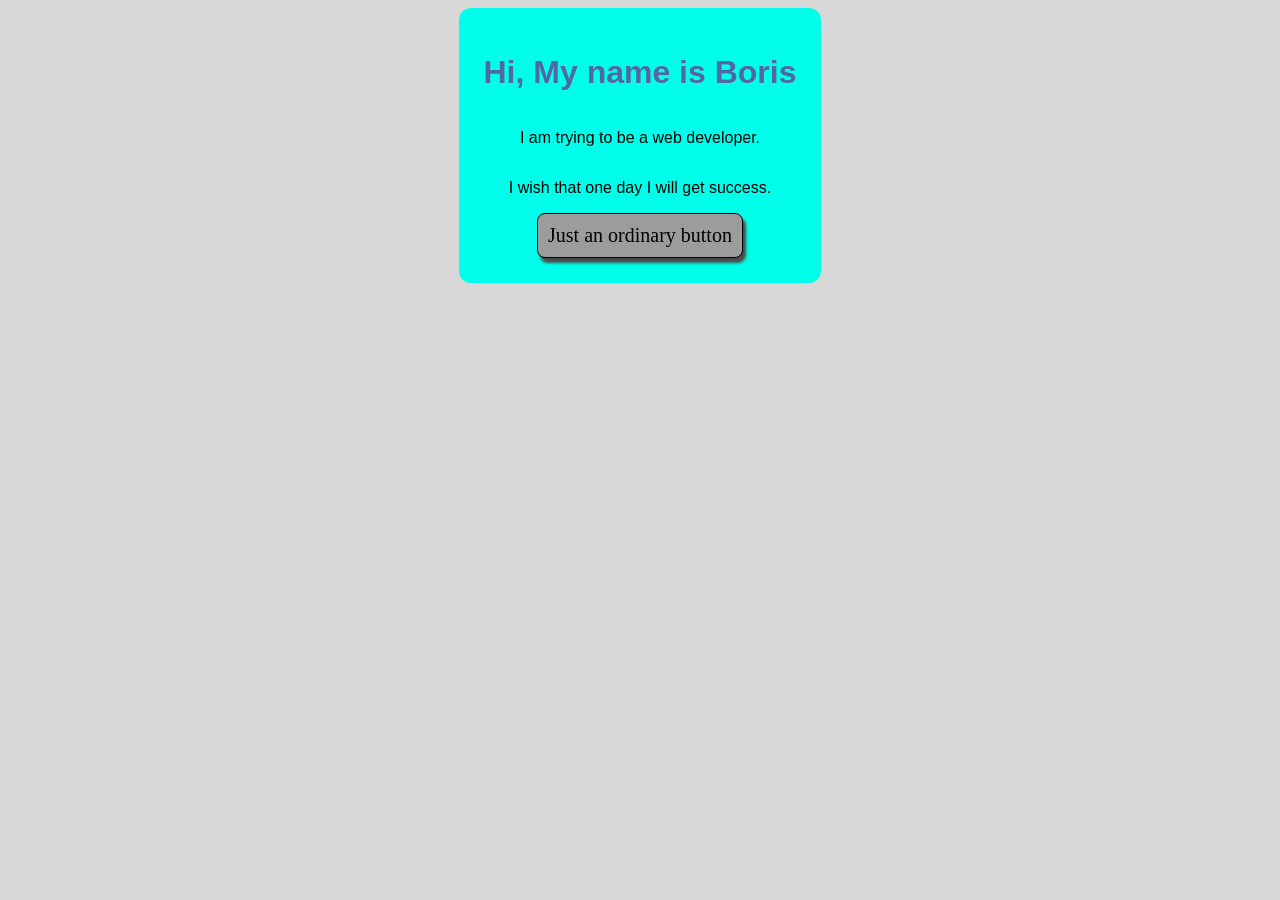
==== index.html @ 145cd1b0 "First personal webpage" ====
<!DOCTYPE html>
<html lang="en">
<head>
    <meta charset="UTF-8">
    <meta name="viewport" content="width=device-width, initial-scale=1.0">
    <link rel="stylesheet" href="style.css">
    <title>Trying to remember</title>
</head>
<body>
    <div class="card">
        <h1>Hi, My name is Boris</h1>
        <p>I am trying to be a web developer.</p>
        <p>I wish that one day I will get success.</p>
        <button class="ordinary"> Just an ordinary button</button>
    </div>
</body>
</html>
---- style.css ----
body {
    font-family: Arial, sans-serif;
    background-color: rgb(216, 216, 216);
}
h1 {
    color: rgba(139, 0, 116, 0.596);
}
.ordinary {
    background-color: rgb(156, 156, 156);
    color: rgb(0, 0, 0);
    border: 1px solid black;
    text-align: center;
    cursor: pointer;
    font-size: 20px;
    font-family: "Georgia";
    border-radius: 8px;
    padding: 10px 10px;
    box-shadow: 3px 5px 3px rgb(75, 74, 74);
    }   
.ordinary:hover {
    transform: scale(1.2);
    transition: 0.5s;
    box-shadow: 3px 7px 2px rgb(75, 74, 74);
}
.card {
    display: flex;
    justify-content: center;
    align-items: center;
    flex-direction: column;
    background-color: #00ffea;
    background-size: cover;
    width: fit-content;
    margin: auto;
    border-radius: 12px;
    padding: 25px;
}
.card:hover {
    background-color: #7e7e7e; 
    background-size: cover;
}
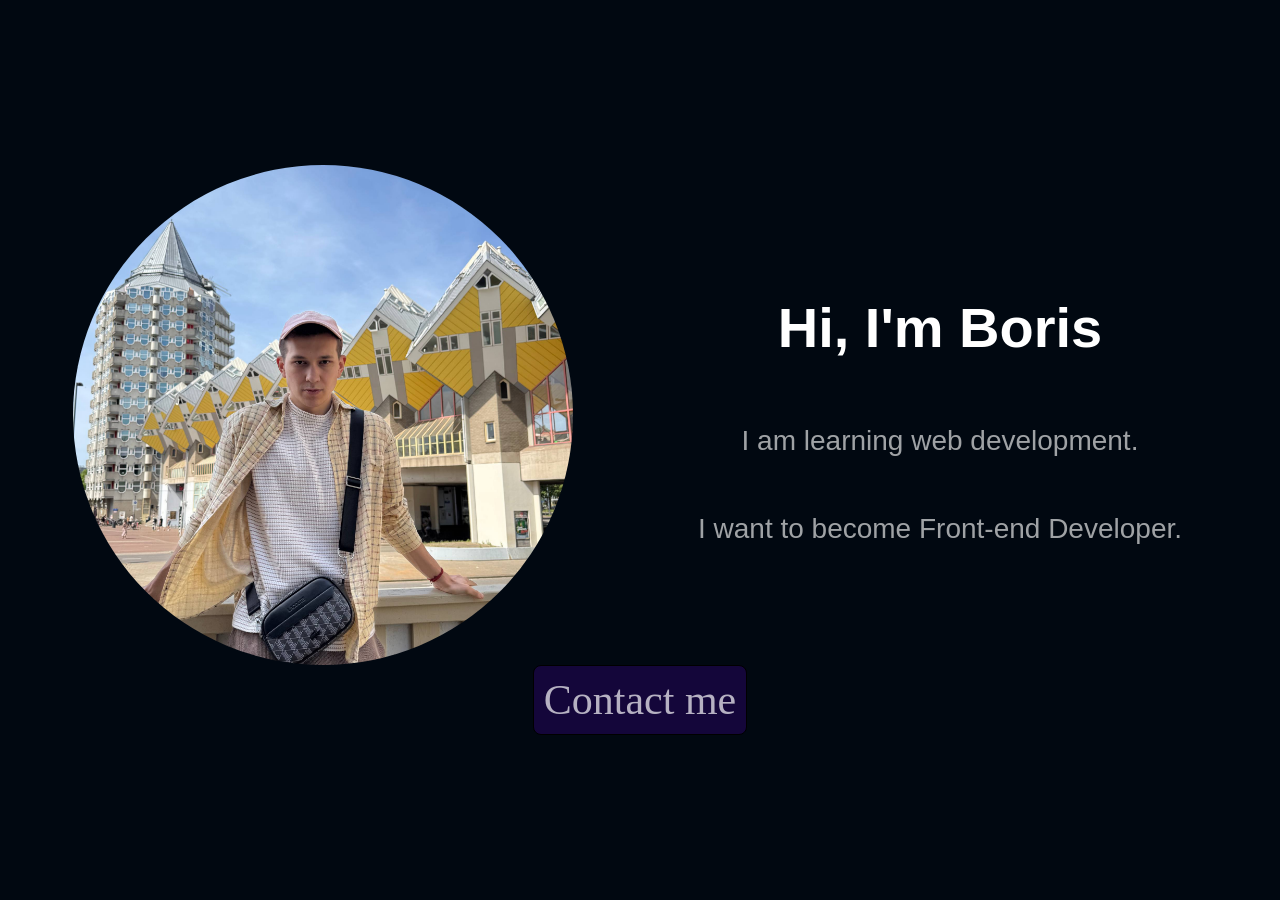
==== commit 2b62178f: "Improve personal page layout" ====
--- a/index.html
+++ b/index.html
@@ -7,11 +7,16 @@
     <title>Trying to remember</title>
 </head>
 <body>
-    <div class="card">
-        <h1>Hi, My name is Boris</h1>
-        <p>I am trying to be a web developer.</p>
-        <p>I wish that one day I will get success.</p>
-        <button class="ordinary"> Just an ordinary button</button>
+    <div class="full-box">
+        <div class="profile">
+            <img src="images/111.jpg" alt="Я" width="200" id="profile-image">
+            <div class="card">
+                <h1>Hi, I'm Boris</h1>
+                <p>I am learning web development.</p>
+                <p>I want to become Front-end Developer.</p>
+            </div>
+        </div>
+        <button class="ordinary">Contact me</button>
     </div>
 </body>
 </html>
--- a/style.css
+++ b/style.css
@@ -1,42 +1,57 @@
 body {
     font-family: Arial, sans-serif;
-    background-color: rgb(216, 216, 216);
+    background-color: rgb(1, 8, 17);
+    margin: 0;
 }
 h1 {
-    color: rgba(139, 0, 116, 0.596);
+    color: rgb(255, 255, 255);
+}
+p {
+    color : rgba(255, 255, 255, 0.623)
 }
 .ordinary {
-    background-color: rgb(156, 156, 156);
-    color: rgb(0, 0, 0);
+    background-color: rgb(20, 6, 58);
+    color: rgba(255, 255, 255, 0.692);
     border: 1px solid black;
     text-align: center;
     cursor: pointer;
-    font-size: 20px;
+    font-size: 42px;
     font-family: "Georgia";
     border-radius: 8px;
     padding: 10px 10px;
-    box-shadow: 3px 5px 3px rgb(75, 74, 74);
+    transition: 0.5s;
     }   
 .ordinary:hover {
     transform: scale(1.2);
-    transition: 0.5s;
-    box-shadow: 3px 7px 2px rgb(75, 74, 74);
 }
 .card {
     display: flex;
     justify-content: center;
     align-items: center;
     flex-direction: column;
-    background-color: #00ffea;
-    background-size: cover;
     width: fit-content;
-    margin: auto;
     border-radius: 12px;
     padding: 25px;
+    font-size: 28px;
 }
-.card:hover {
-    background-color: #7e7e7e; 
-    background-size: cover;
+.profile {
+    display: flex;
+    justify-content: center;
+    align-items: center;
+    gap: 100px;
+}
+#profile-image {
+    width: 500px; 
+    height: 500px; 
+    border-radius: 50%; 
+    object-fit: cover;
+    max-width: 100%;
+}
+.full-box {
+    display: flex;
+    justify-content: center;
+    align-items: center;
+    flex-direction: column;  
+    min-height: 100vh;
 }
 
-
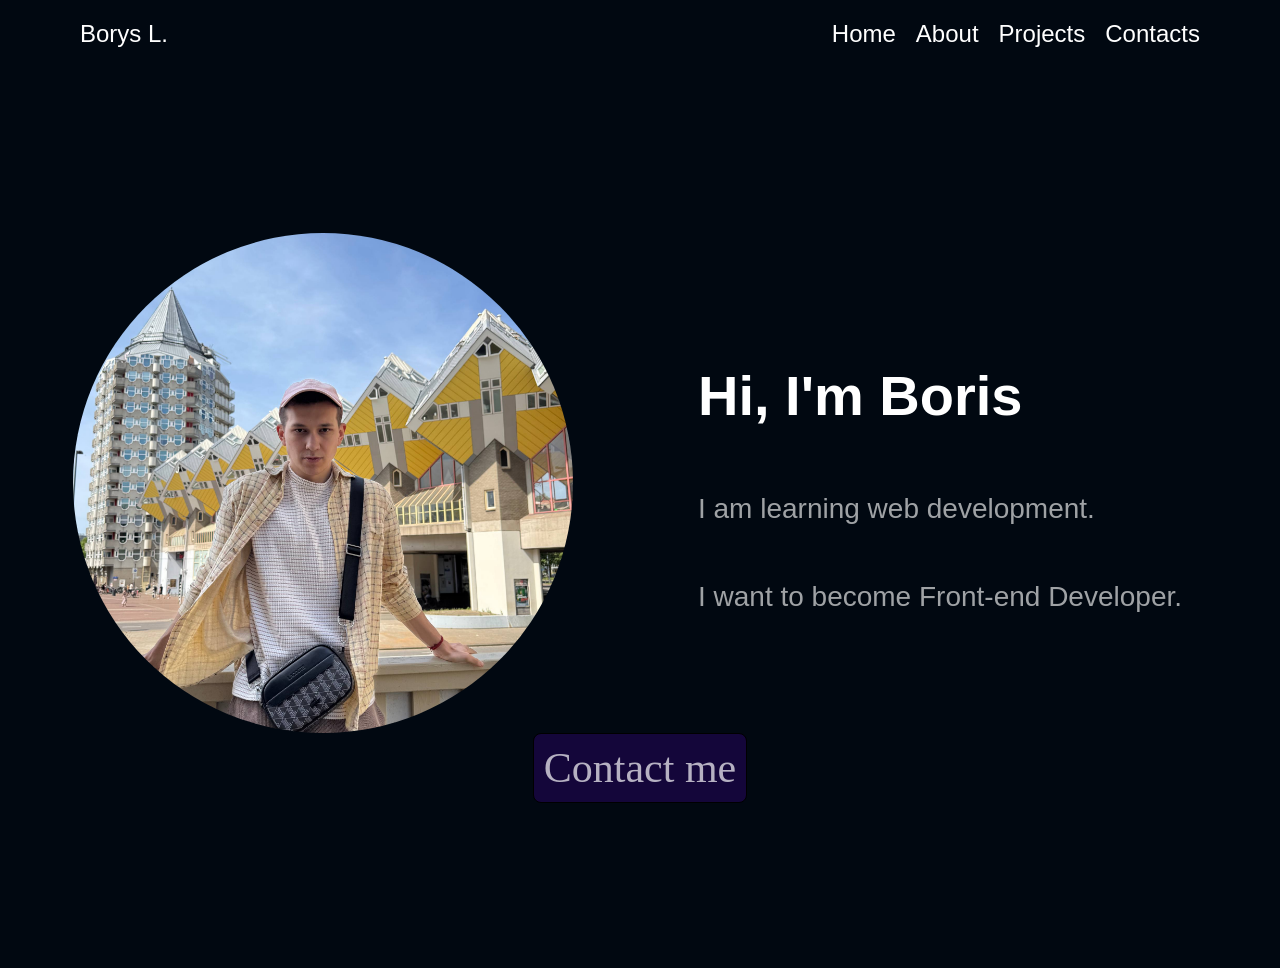
==== commit 3101a6a1: "added header" ====
--- a/index.html
+++ b/index.html
@@ -7,16 +7,31 @@
     <title>Trying to remember</title>
 </head>
 <body>
-    <div class="full-box">
-        <div class="profile">
-            <img src="images/111.jpg" alt="Я" width="200" id="profile-image">
-            <div class="card">
-                <h1>Hi, I'm Boris</h1>
-                <p>I am learning web development.</p>
-                <p>I want to become Front-end Developer.</p>
+    <header>
+        <nav>
+            <div class="head-cont">
+                <a class="nav-logo" href="#">Borys L.</a>
+                <ul>
+                    <li><a class="nav-link" href="#">Home</a></li>
+                    <li><a class="nav-link" href="#">About</a></li>
+                    <li><a class="nav-link" href="#">Projects</a></li>
+                    <li><a class="nav-link" href="#">Contacts</a></li>
+                </ul>
             </div>
+        </nav>
+    </header>
+    <main>
+        <div class="full-box">
+            <div class="profile">
+                <img src="images/111.jpg" alt="Я" width="200" id="profile-image">
+                <div class="card">
+                    <h1>Hi, I'm Boris</h1>
+                    <p>I am learning web development.</p>
+                    <p>I want to become Front-end Developer.</p>
+                </div>
+            </div>
+            <a class="ordinary" href="https://www.instagram.com/boris.l5">Contact me</a>
         </div>
-        <button class="ordinary">Contact me</button>
-    </div>
+    </main>
 </body>
 </html>
--- a/style.css
+++ b/style.css
@@ -20,6 +20,7 @@
     border-radius: 8px;
     padding: 10px 10px;
     transition: 0.5s;
+    text-decoration: none;
     }   
 .ordinary:hover {
     transform: scale(1.2);
@@ -27,7 +28,7 @@
 .card {
     display: flex;
     justify-content: center;
-    align-items: center;
+    align-items: flex-start;
     flex-direction: column;
     width: fit-content;
     border-radius: 12px;
@@ -55,3 +56,40 @@
     min-height: 100vh;
 }
 
+.head-cont {
+    display: flex;
+    justify-content: space-between;
+    align-items: center;
+    margin: 0 auto;
+    width: 100%;
+    font-size: 24px;
+    padding: 20px 80px;
+    box-sizing: border-box;
+}
+ul {
+    display: flex;
+    justify-content: center;
+    align-items: center;
+    gap: 20px;
+    list-style-type: none;
+    margin: 0;
+    padding: 0;
+}
+.nav-link {
+    display: inline-block;
+    color: white;
+    text-decoration: none;
+    transition: transform 0.3s;
+}
+.nav-link:hover {
+    transform: scale(1.1);  
+}
+.nav-logo {   
+    display: inline-block;
+    color: white;
+    text-decoration: none;
+    transition: transform 0.3s;
+}
+.nav-logo:hover {
+    transform: scale(1.1);  
+}
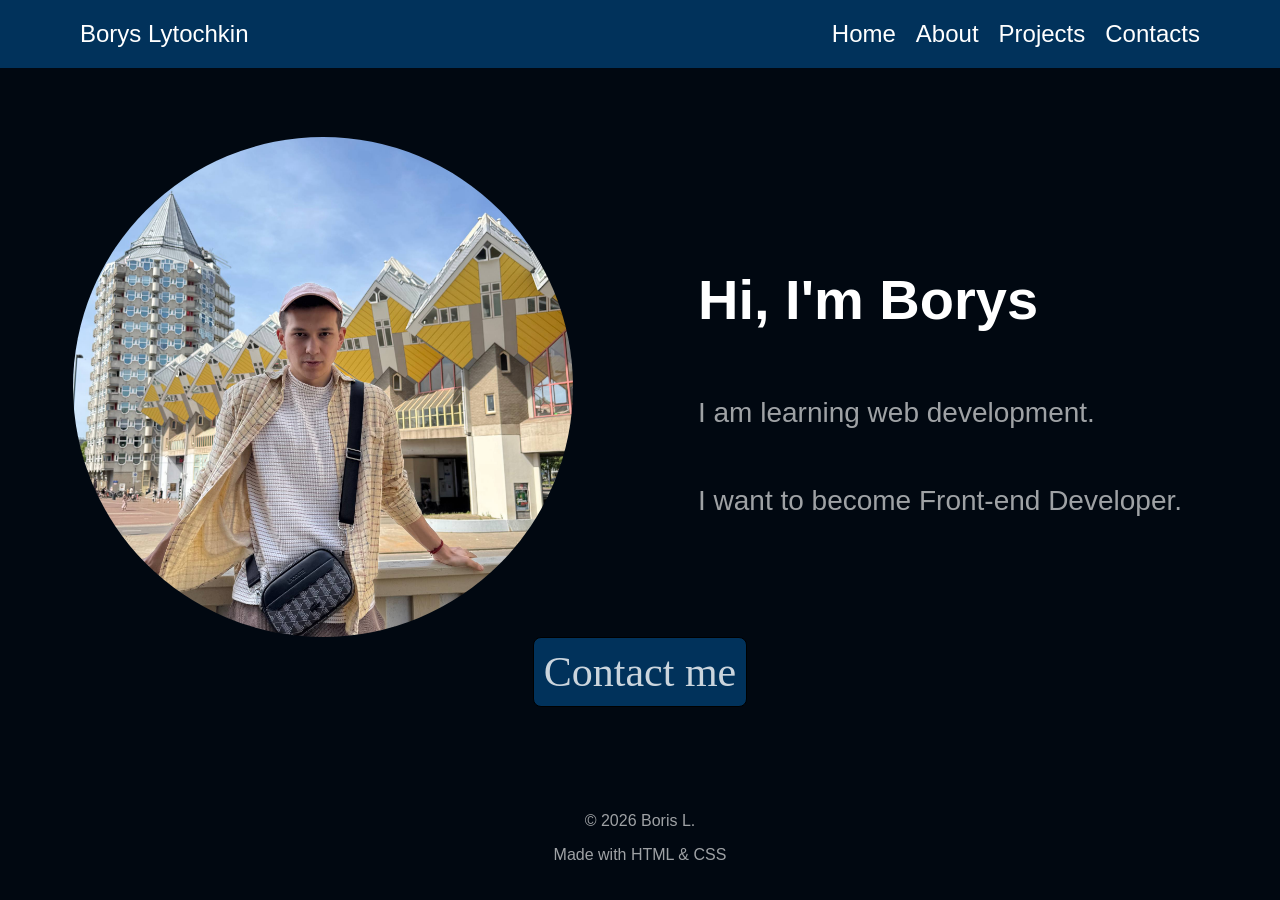
==== commit c82ed6e8: "Home page done" ====
--- a/index.html
+++ b/index.html
@@ -10,7 +10,7 @@
     <header>
         <nav>
             <div class="head-cont">
-                <a class="nav-logo" href="#">Borys L.</a>
+                <a class="nav-logo" href="#">Borys Lytochkin</a>
                 <ul>
                     <li><a class="nav-link" href="#">Home</a></li>
                     <li><a class="nav-link" href="#">About</a></li>
@@ -25,7 +25,7 @@
             <div class="profile">
                 <img src="images/111.jpg" alt="Я" width="200" id="profile-image">
                 <div class="card">
-                    <h1>Hi, I'm Boris</h1>
+                    <h1>Hi, I'm Borys</h1>
                     <p>I am learning web development.</p>
                     <p>I want to become Front-end Developer.</p>
                 </div>
@@ -33,5 +33,11 @@
             <a class="ordinary" href="https://www.instagram.com/boris.l5">Contact me</a>
         </div>
     </main>
+    <footer>
+        <div class="footer-content">
+            <p>© 2026 Boris L.</p>
+            <p>Made with HTML & CSS</p>
+        </div>
+    </footer>
 </body>
 </html>
--- a/style.css
+++ b/style.css
@@ -2,6 +2,17 @@
     font-family: Arial, sans-serif;
     background-color: rgb(1, 8, 17);
     margin: 0;
+
+    display: flex;
+    flex-direction: column;
+    min-height: 100vh;
+}
+main {
+    flex: 1;
+
+    display: flex;
+    justify-content: center;
+    align-items: center;
 }
 h1 {
     color: rgb(255, 255, 255);
@@ -10,8 +21,8 @@
     color : rgba(255, 255, 255, 0.623)
 }
 .ordinary {
-    background-color: rgb(20, 6, 58);
-    color: rgba(255, 255, 255, 0.692);
+    background-color: rgba(1, 107, 194, 0.418);
+    color: rgba(255, 255, 255, 0.795);
     border: 1px solid black;
     text-align: center;
     cursor: pointer;
@@ -53,9 +64,10 @@
     justify-content: center;
     align-items: center;
     flex-direction: column;  
-    min-height: 100vh;
 }
-
+header {
+    background-color: rgba(1, 107, 194, 0.418);
+}
 .head-cont {
     display: flex;
     justify-content: space-between;
@@ -75,7 +87,7 @@
     margin: 0;
     padding: 0;
 }
-.nav-link {
+.nav-link, .nav-logo {
     display: inline-block;
     color: white;
     text-decoration: none;
@@ -83,13 +95,13 @@
 }
 .nav-link:hover {
     transform: scale(1.1);  
-}
-.nav-logo {   
-    display: inline-block;
-    color: white;
-    text-decoration: none;
-    transition: transform 0.3s;
+    text-decoration: underline;
 }
 .nav-logo:hover {
     transform: scale(1.1);  
+}
+.footer-content {
+    text-align: center;
+    padding: 20px;
+    color: white;
 }
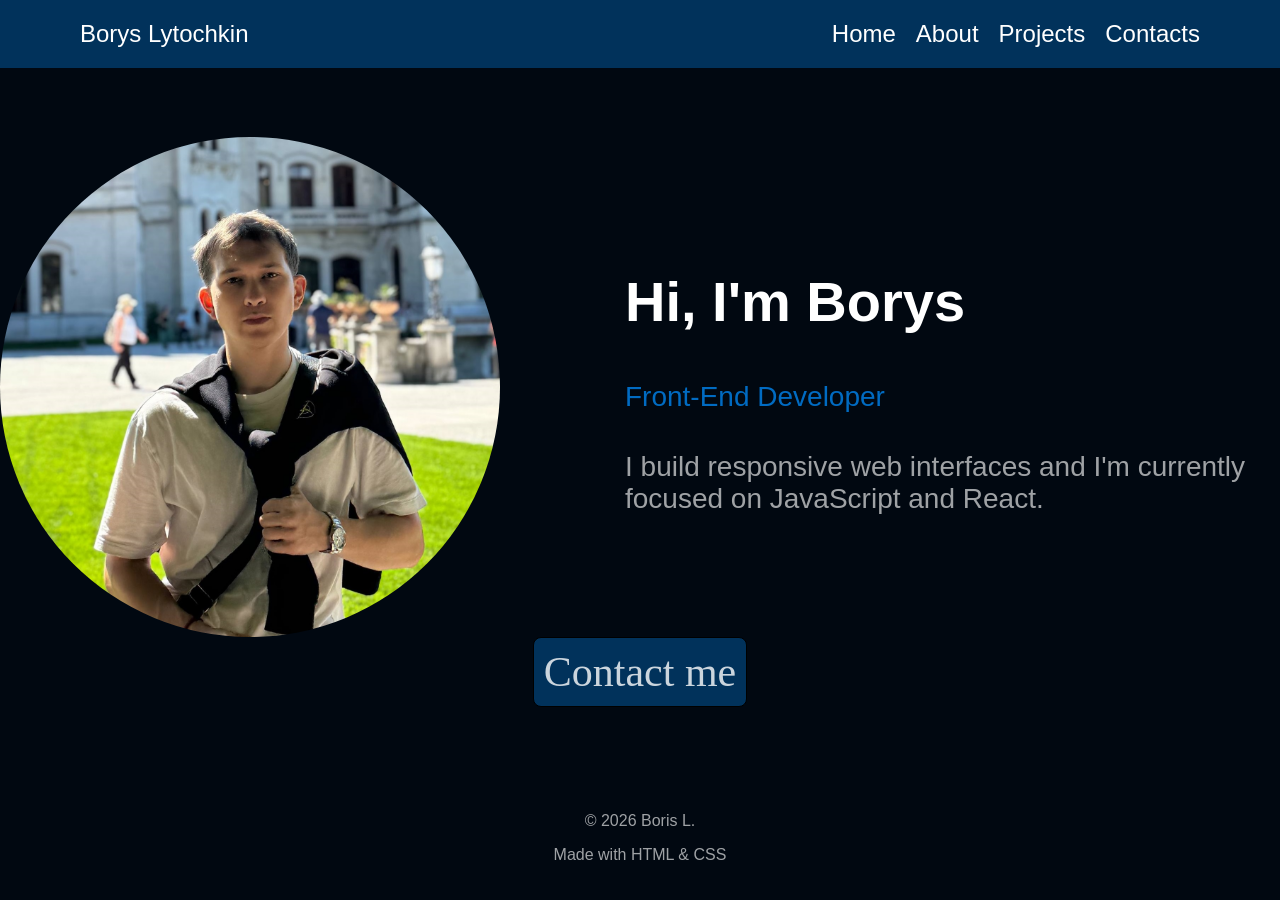
==== commit c6484135: "Update portfolio design and project information" ====
--- a/index.html
+++ b/index.html
@@ -4,30 +4,30 @@
     <meta charset="UTF-8">
     <meta name="viewport" content="width=device-width, initial-scale=1.0">
     <link rel="stylesheet" href="style.css">
-    <title>Trying to remember</title>
+    <title>Borys Lytochkin | Front-End Developer</title>
 </head>
-<body>
+<body class="home-body">
     <header>
         <nav>
             <div class="head-cont">
-                <a class="nav-logo" href="#">Borys Lytochkin</a>
-                <ul>
-                    <li><a class="nav-link" href="#">Home</a></li>
-                    <li><a class="nav-link" href="#">About</a></li>
-                    <li><a class="nav-link" href="#">Projects</a></li>
-                    <li><a class="nav-link" href="#">Contacts</a></li>
+                <a class="nav-logo" href="index.html">Borys Lytochkin</a>
+                <ul class="nav-ul">
+                    <li><a class="nav-link" href="index.html">Home</a></li>
+                    <li><a class="nav-link" href="about.html">About</a></li>
+                    <li><a class="nav-link" href="projects.html">Projects</a></li>
+                    <li><a class="nav-link" href="contacts.html">Contacts</a></li>
                 </ul>
             </div>
         </nav>
     </header>
-    <main>
+    <main class="home-main">
         <div class="full-box">
             <div class="profile">
-                <img src="images/111.jpg" alt="Я" width="200" id="profile-image">
+                <img src="images/222.jpg" alt="Я" width="200" id="profile-image">
                 <div class="card">
                     <h1>Hi, I'm Borys</h1>
-                    <p>I am learning web development.</p>
-                    <p>I want to become Front-end Developer.</p>
+                    <p class="profile-title">Front-End Developer</p>
+                    <p class="profile-description">I build responsive web interfaces and I'm currently focused on JavaScript and React.</p>
                 </div>
             </div>
             <a class="ordinary" href="https://www.instagram.com/boris.l5">Contact me</a>
--- a/style.css
+++ b/style.css
@@ -1,4 +1,10 @@
-body {
+html{
+scroll-behavior:smooth;
+}
+*{
+box-sizing:border-box;
+}
+.home-body {
     font-family: Arial, sans-serif;
     background-color: rgb(1, 8, 17);
     margin: 0;
@@ -7,7 +13,7 @@
     flex-direction: column;
     min-height: 100vh;
 }
-main {
+.home-main {
     flex: 1;
 
     display: flex;
@@ -53,11 +59,12 @@
     gap: 100px;
 }
 #profile-image {
-    width: 500px; 
-    height: 500px; 
-    border-radius: 50%; 
+    width: 100%;
+    max-width: 500px;
+    height: auto;
+    aspect-ratio: 1 / 1;
     object-fit: cover;
-    max-width: 100%;
+    border-radius: 50%;
 }
 .full-box {
     display: flex;
@@ -78,7 +85,7 @@
     padding: 20px 80px;
     box-sizing: border-box;
 }
-ul {
+.nav-ul {
     display: flex;
     justify-content: center;
     align-items: center;
@@ -104,4 +111,352 @@
     text-align: center;
     padding: 20px;
     color: white;
+}
+.profile-title {
+    color: rgb(1, 107, 194);
+    font-size: 28px;
+    margin: 10px 0;
+}
+
+
+
+
+.about-body, .projects-body {
+    font-family: Arial, sans-serif;
+    background-color: rgb(1, 8, 17);
+    margin: 0;
+
+    display: flex;
+    flex-direction: column;
+    min-height: 100vh;
+}
+.about-main {
+    flex: 1;
+
+    display: flex;
+    justify-content: center;
+    align-items: center;
+}
+.aboutme-box {
+    display: flex;
+    justify-content: center;
+    align-items: flex-start;
+    flex-direction: column;
+    background-color: rgba(69, 136, 190, 0.658);
+    padding: 30px;
+    border-radius: 18px;
+}
+.skills-h1, .projects-h1, .language-h1 {
+    margin: 0;
+    padding: 0;
+}
+.skills-box, .language-box {
+    display: flex;
+    justify-content: flex-start;
+    align-items: flex-start;
+    list-style-type: disc;
+    flex-direction: column;
+    margin: 0;
+    gap: 0px;
+    background-color: rgba(69, 136, 190, 0.658);
+    padding: 30px;  
+    border-radius: 18px;
+    width: 250px;
+}
+.skills-list, .language-list {
+    padding-left: 20px;
+    gap: 0px;
+    color: rgb(255, 255, 255);
+}
+.skills-list li, .language-list li {
+    color: rgba(255,255,255,.7);
+    margin-bottom: 12px;
+}
+.page-about {
+    display: flex;
+    flex-direction: column;
+    align-items: center;
+    gap: 50px;
+}
+.skills-language-box {
+    display: flex;
+    justify-content: center;
+    align-items: stretch;    
+    flex-direction: row;
+    gap: 50px;
+}
+
+
+
+
+
+
+.project-box {
+    display: flex;
+    justify-content: center;
+    align-items: center;
+    flex-direction: column;
+    background-color: rgba(69, 136, 190, 0.658);
+    padding: 30px;
+    border-radius: 18px;
+    transition: transform .3s;
+    max-width: 300px;
+}
+.project-box:hover {
+    transform: translateY(-8px);
+}
+.projects-main {
+    flex: 1;
+    display: flex;
+    gap: 20px;
+    flex-direction: column;
+}
+.projects-container {
+    display: flex;
+    justify-content: center;
+    align-items: flex-start;
+    gap: 80px;
+    flex-wrap: wrap;
+    padding: 20px;
+}
+.projects-h1 {
+    display: flex;
+    padding: 20px;
+    justify-content: center;
+    align-items: center;
+    color: rgba(255, 255, 255, 0.664);
+}
+.check-link {
+    color: rgb(0, 0, 0);
+    text-decoration: none;
+    transition: transform 0.3s;
+    background-color: rgb(255, 255, 255);
+    padding: 12px 20px;
+    border-radius: 8px;
+}
+.check-link:hover {
+    transform: scale(1.1);
+}
+.project-links {
+    display: flex;
+    justify-content: center;
+    gap: 8px;
+}
+
+
+
+.contact-body {
+    font-family: Arial, sans-serif;
+    background-color: rgb(1, 8, 17);
+    margin: 0;
+
+    display: flex;
+    flex-direction: column;
+    min-height: 100vh;
+}
+.contact-main {
+    flex: 1;
+    display: flex;
+    flex-direction: column;
+    align-items: center;
+    justify-content: center;
+}
+.contact-text{
+    max-width:600px;
+    text-align:center;
+    margin-bottom:40px;
+}
+.contacts-container {
+    display: flex;
+    align-items: flex-start;
+    gap: 80px;
+    flex-wrap: wrap;
+    padding: 16px;
+}
+h2 {
+    color: rgb(64, 168, 253);;
+}
+.contact-card {
+    display: flex;
+    justify-content: space-between;
+    align-items: center;
+    flex-direction: column;
+    background-color: rgba(69,136,190,.65);
+    padding: 16px;
+    border-radius: 18px;
+    width:200px;
+    min-height:100px;
+}
+.contact-link {
+    color: rgb(255, 255, 255);
+    text-decoration: none;
+    transition: transform 0.3s;
+    background-color: rgb(253, 253, 253);
+    color: rgb(0, 0, 0);
+    padding: 8px 10px;
+    border-radius: 8px;
+}
+.contact-card{
+    transition:.3s;
+}
+.contact-card:hover{
+    transform:translateY(-8px);
+}
+
+
+
+/* =========================
+   TABLETS
+========================= */
+
+@media (max-width: 1024px) {
+
+    .head-cont {
+        padding: 20px 40px;
+    }
+
+    .profile {
+        gap: 50px;
+    }
+
+    #profile-image {
+        width: 350px;
+        height: 350px;
+    }
+
+    .card {
+        font-size: 22px;
+    }
+
+    .ordinary {
+        font-size: 30px;
+    }
+    .aboutme-box,
+    .skills-box,
+    .language-box{
+        width: 100%;
+        max-width: 500px;
+        box-sizing: border-box;
+    }
+    .about-main{
+        padding:40px 20px;
+    }
+    .contacts-container{
+    flex-direction:column;
+    align-items:center;
+    }
+}
+
+
+/* =========================
+   PHONES
+========================= */
+
+@media (max-width: 768px) {
+
+    .head-cont {
+        flex-direction: column;
+        gap: 20px;
+        padding: 20px;
+    }
+
+    .nav-ul {
+        flex-wrap: wrap;
+        justify-content: center;
+    }
+
+    .profile {
+        flex-direction: column;
+        gap: 30px;
+        text-align: center;
+    }
+
+    .card {
+        align-items: center;
+        padding: 10px;
+        font-size: 18px;
+    }
+
+    #profile-image {
+        width: 250px;
+        height: 250px;
+    }
+
+    .ordinary {
+        font-size: 24px;
+        margin-top: 30px;
+    }
+    .page-about{
+    flex-direction:column;
+    align-items:center;
+    }
+    .aboutme-box,
+    .skills-box,
+    .language-box{
+        width: 100%;
+        max-width: 500px;
+    }
+    .about-main{
+        padding:40px 20px;
+    }
+    .contacts-container{
+    flex-direction:column;
+    align-items:center;
+    }
+    .project-box{
+        width:100%;
+        max-width:300px;
+    }
+    .skills-language-box {
+        display: flex;
+        flex-direction: column;
+        justify-content: center;
+        align-items: center;
+    }
+}
+
+
+@media (max-width:480px){
+
+    .head-cont{
+        font-size:20px;
+    }
+
+    .nav-ul{
+        gap:10px;
+    }
+
+    #profile-image{
+        width:180px;
+        height:180px;
+    }
+
+    .card{
+        font-size:16px;
+    }
+
+    .ordinary{
+        font-size:18px;
+        padding:10px 18px;
+    }
+    .page-about{
+        flex-direction: column;
+        align-items: center;
+        gap: 30px;
+    }
+    .aboutme-box,
+    .skills-box,
+    .language-box{
+        width: 100%;
+        max-width: 500px;
+        box-sizing: border-box;
+    }
+    .about-main{
+        justify-content:flex-start;
+        padding:40px 20px;
+    }
+    .contacts-container{
+        flex-direction:column;
+        align-items:center;
+    }
 }
